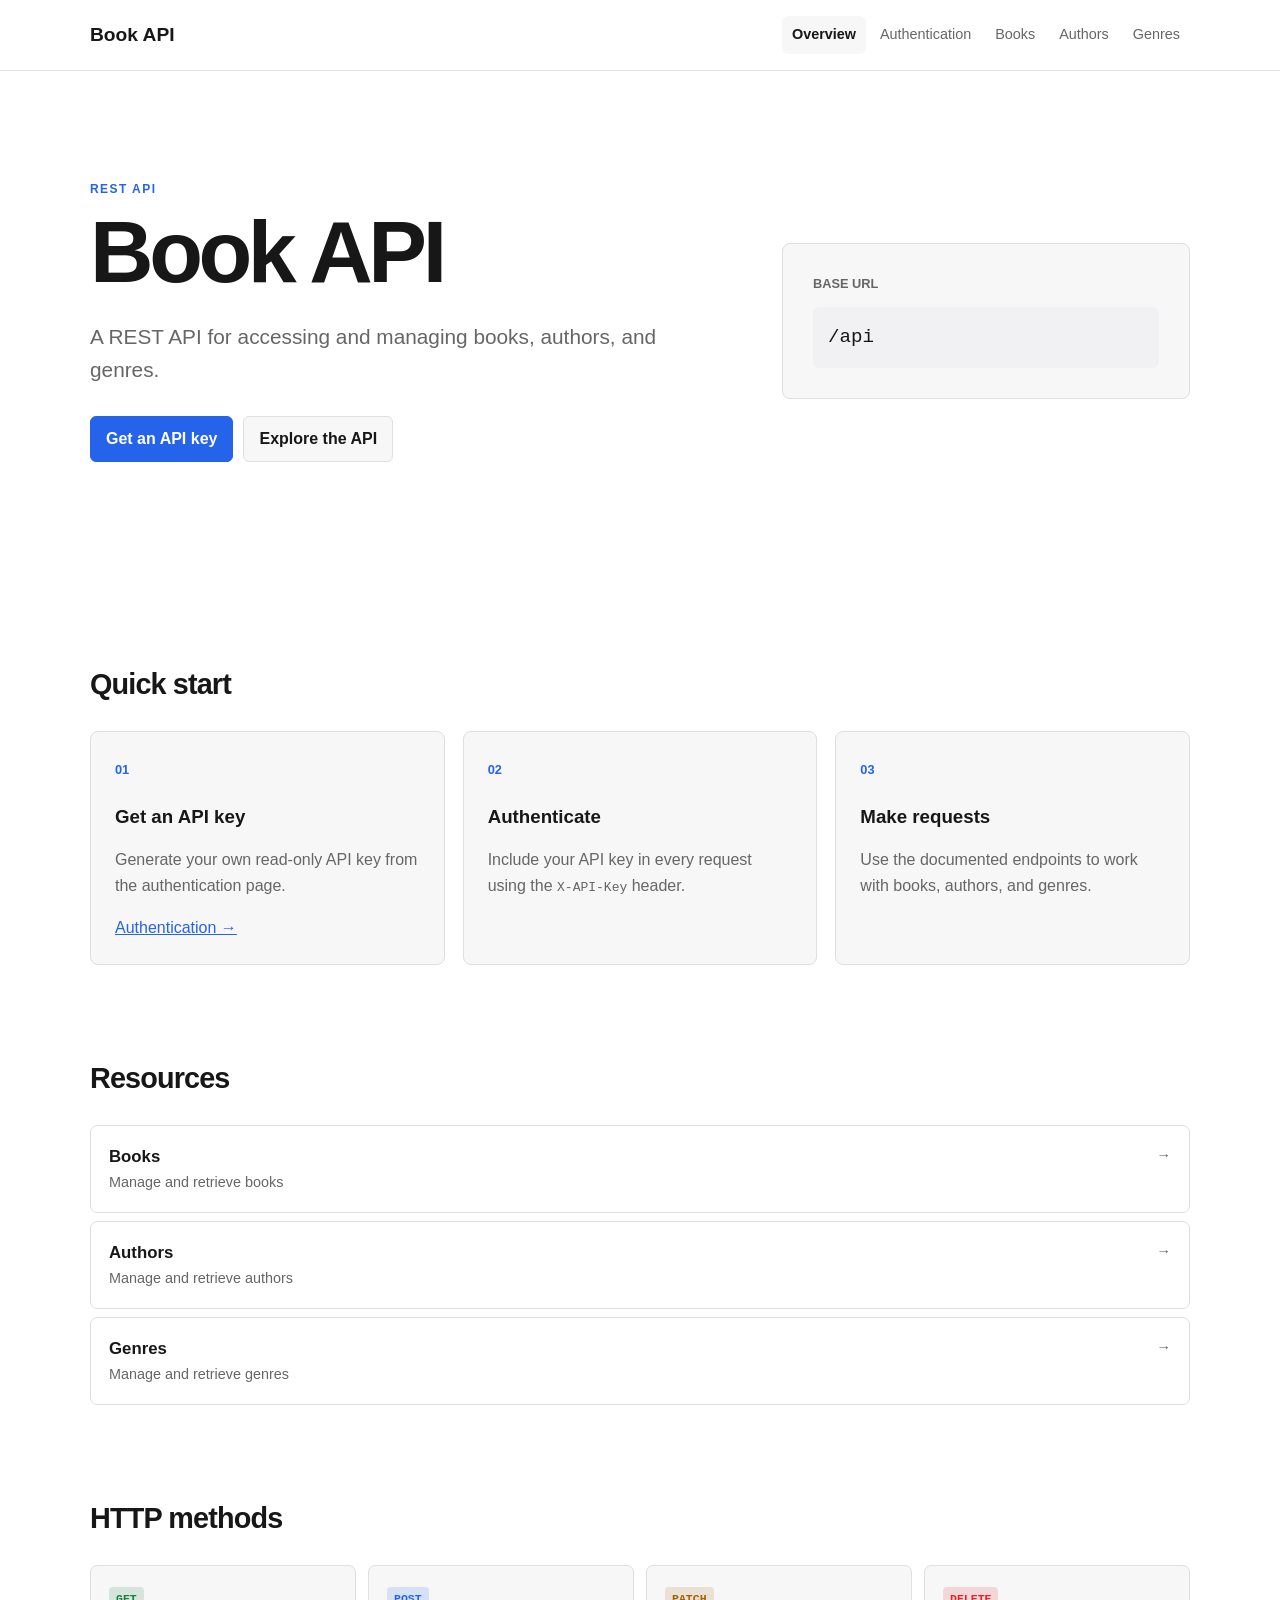
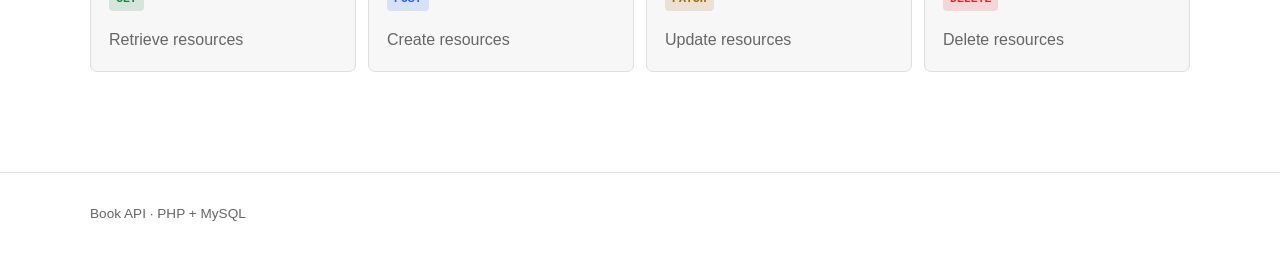
==== docs/index.html @ 67b4a3d5 "Add API key authentication and management functionality - Implement ApiKey class for API key authent" ====
<!DOCTYPE html>
<html lang="en">
<head>
    <meta charset="UTF-8">
    <meta name="viewport" content="width=device-width, initial-scale=1.0">

    <title>Book API — Documentation</title>

    <link rel="stylesheet" href="style.css">
</head>

<body>

<header>
    <div class="container header-content">

        <a href="index.html" class="logo">
            Book API
        </a>

        <nav>
            <a href="index.html" class="active">Overview</a>
            <a href="authentication.html">Authentication</a>
            <a href="books.html">Books</a>
            <a href="authors.html">Authors</a>
            <a href="genres.html">Genres</a>
        </nav>

    </div>
</header>


<main class="container">

    <section class="hero">

        <div>
            <p class="eyebrow">REST API</p>

            <h1>Book API</h1>

            <p class="lead">
                A REST API for accessing and managing books, authors,
                and genres.
            </p>

            <div class="actions">
                <a href="authentication.html" class="button primary">
                    Get an API key
                </a>

                <a href="books.html" class="button">
                    Explore the API
                </a>
            </div>
        </div>

        <div class="base-url">
            <span>Base URL</span>

            <code>/api</code>
        </div>

    </section>


    <section>

        <h2>Quick start</h2>

        <div class="cards">

            <article class="card">
                <span class="card-number">01</span>

                <h3>Get an API key</h3>

                <p>
                    Generate your own read-only API key from the
                    authentication page.
                </p>

                <a href="authentication.html">
                    Authentication →
                </a>
            </article>


            <article class="card">
                <span class="card-number">02</span>

                <h3>Authenticate</h3>

                <p>
                    Include your API key in every request using the
                    <code>X-API-Key</code> header.
                </p>
            </article>


            <article class="card">
                <span class="card-number">03</span>

                <h3>Make requests</h3>

                <p>
                    Use the documented endpoints to work with books,
                    authors, and genres.
                </p>
            </article>

        </div>

    </section>


    <section>

        <h2>Resources</h2>

        <div class="resource-list">

            <a href="books.html" class="resource">
                <div>
                    <strong>Books</strong>
                    <span>Manage and retrieve books</span>
                </div>

                <span>→</span>
            </a>


            <a href="authors.html" class="resource">
                <div>
                    <strong>Authors</strong>
                    <span>Manage and retrieve authors</span>
                </div>

                <span>→</span>
            </a>


            <a href="genres.html" class="resource">
                <div>
                    <strong>Genres</strong>
                    <span>Manage and retrieve genres</span>
                </div>

                <span>→</span>
            </a>

        </div>

    </section>


    <section>

        <h2>HTTP methods</h2>

        <div class="methods">

            <div>
                <span class="method get">GET</span>
                <p>Retrieve resources</p>
            </div>

            <div>
                <span class="method post">POST</span>
                <p>Create resources</p>
            </div>

            <div>
                <span class="method patch">PATCH</span>
                <p>Update resources</p>
            </div>

            <div>
                <span class="method delete">DELETE</span>
                <p>Delete resources</p>
            </div>

        </div>

    </section>

</main>


<footer>
    <div class="container">
        Book API · PHP + MySQL
    </div>
</footer>

</body>
</html>
---- docs/style.css ----
* {
    box-sizing: border-box;
}

:root {
    --background: #ffffff;
    --surface: #f7f7f8;
    --border: #dedee3;

    --text: #171717;
    --muted: #666;

    --primary: #2563eb;
    --primary-hover: #1d4ed8;

    --code: #f1f1f3;

    --green: #15803d;
    --blue: #2563eb;
    --yellow: #a16207;
    --red: #dc2626;
}

@media (prefers-color-scheme: dark) {

    :root {
        --background: #111113;
        --surface: #19191c;
        --border: #303036;

        --text: #f4f4f5;
        --muted: #a1a1aa;

        --primary: #60a5fa;
        --primary-hover: #93c5fd;

        --code: #202024;

        --green: #4ade80;
        --blue: #60a5fa;
        --yellow: #facc15;
        --red: #f87171;
    }

}


/* GENERAL */

html {
    scroll-behavior: smooth;
}

body {
    margin: 0;

    background: var(--background);
    color: var(--text);

    font-family:
        -apple-system,
        BlinkMacSystemFont,
        "Segoe UI",
        Roboto,
        Helvetica,
        Arial,
        sans-serif;

    line-height: 1.6;
}

.container {
    width: min(
        1100px,
        calc(100% - 40px)
    );

    margin-inline: auto;
}

a {
    color: var(--primary);
}

p {
    color: var(--muted);
}


/* HEADER */

header {
    border-bottom: 1px solid var(--border);

    background: var(--background);
}

.header-content {
    min-height: 70px;

    display: flex;

    align-items: center;

    justify-content: space-between;

    gap: 30px;
}

.logo {
    color: var(--text);

    font-size: 1.2rem;

    font-weight: 750;

    text-decoration: none;
}

nav {
    display: flex;

    gap: 4px;

    flex-wrap: wrap;
}

nav a {
    padding: 7px 10px;

    border-radius: 6px;

    color: var(--muted);

    font-size: 0.9rem;

    text-decoration: none;
}

nav a:hover {
    background: var(--surface);

    color: var(--text);
}

nav a.active {
    background: var(--surface);

    color: var(--text);

    font-weight: 600;
}


/* HERO */

.hero {
    min-height: 500px;

    padding-block: 100px;

    display: grid;

    grid-template-columns: 1.5fr 1fr;

    align-items: center;

    gap: 80px;
}

.eyebrow {
    margin: 0 0 8px;

    color: var(--primary);

    font-size: 0.75rem;

    font-weight: 800;

    letter-spacing: 0.12em;

    text-transform: uppercase;
}

h1 {
    margin: 0;

    font-size: clamp(
        3rem,
        7vw,
        5.5rem
    );

    line-height: 1;

    letter-spacing: -0.05em;
}

h2 {
    margin-top: 0;

    font-size: 1.8rem;

    letter-spacing: -0.03em;
}

h3 {
    margin-bottom: 6px;
}

.lead {
    max-width: 650px;

    margin: 24px 0;

    font-size: 1.15rem;
}

.hero .lead {
    font-size: 1.3rem;
}


/* BUTTONS */

.actions {
    display: flex;

    flex-wrap: wrap;

    gap: 10px;

    margin-top: 30px;
}

.button {
    display: inline-block;

    padding: 9px 15px;

    border: 1px solid var(--border);

    border-radius: 6px;

    background: var(--surface);

    color: var(--text);

    font-weight: 600;

    text-decoration: none;

    cursor: pointer;
}

.button:hover {
    background: var(--code);
}

.button.primary {
    border-color: var(--primary);

    background: var(--primary);

    color: white;
}

.button.primary:hover {
    background: var(--primary-hover);
}


/* BASE URL */

.base-url {
    padding: 30px;

    border: 1px solid var(--border);

    border-radius: 8px;

    background: var(--surface);
}

.base-url span {
    display: block;

    margin-bottom: 12px;

    color: var(--muted);

    font-size: 0.8rem;

    font-weight: 700;

    text-transform: uppercase;
}

.base-url code {
    display: block;

    padding: 15px;

    border-radius: 6px;

    background: var(--code);

    font-size: 1.2rem;
}


/* SECTIONS */

section {
    margin-bottom: 90px;
}


/* CARDS */

.cards {
    display: grid;

    grid-template-columns:
        repeat(3, 1fr);

    gap: 18px;
}

.card {
    padding: 24px;

    border: 1px solid var(--border);

    border-radius: 8px;

    background: var(--surface);
}

.card-number {
    color: var(--primary);

    font-size: 0.8rem;

    font-weight: 800;
}

.card h3 {
    margin-top: 20px;
}


/* RESOURCES */

.resource-list {
    display: grid;

    gap: 8px;
}

.resource {
    padding: 18px;

    border: 1px solid var(--border);

    border-radius: 7px;

    display: flex;

    justify-content: space-between;

    text-decoration: none;
}

.resource:hover {
    background: var(--surface);
}

.resource div {
    display: flex;

    flex-direction: column;
}

.resource strong {
    color: var(--text);

    font-size: 1.05rem;
}

.resource span {
    color: var(--muted);

    font-size: 0.9rem;
}


/* METHODS */

.methods {
    display: grid;

    grid-template-columns:
        repeat(4, 1fr);

    gap: 12px;
}

.methods > div {
    padding: 18px;

    border: 1px solid var(--border);

    border-radius: 7px;

    background: var(--surface);
}

.methods p {
    margin-bottom: 0;
}


/* METHOD BADGES */

.method {
    display: inline-block;

    padding: 3px 7px;

    border-radius: 4px;

    font-family:
        "SFMono-Regular",
        Consolas,
        monospace;

    font-size: 0.72rem;

    font-weight: 800;
}

.method.get {
    background: color-mix(
        in srgb,
        var(--green) 15%,
        transparent
    );

    color: var(--green);
}

.method.post {
    background: color-mix(
        in srgb,
        var(--blue) 15%,
        transparent
    );

    color: var(--blue);
}

.method.patch {
    background: color-mix(
        in srgb,
        var(--yellow) 15%,
        transparent
    );

    color: var(--yellow);
}

.method.delete {
    background: color-mix(
        in srgb,
        var(--red) 15%,
        transparent
    );

    color: var(--red);
}


/* DOCUMENTATION PAGES */

.docs-page {
    padding-top: 70px;
}

.page-heading {
    margin-bottom: 70px;
}

.page-heading h1 {
    font-size: clamp(
        3rem,
        7vw,
        5rem
    );
}


/* ENDPOINTS */

.endpoint {
    padding-bottom: 45px;

    margin-bottom: 45px;

    border-bottom: 1px solid var(--border);
}

.endpoint:last-child {
    border-bottom: 0;
}

.endpoint-title {
    display: flex;

    align-items: center;

    gap: 12px;

    margin-bottom: 12px;
}

.endpoint-title h2 {
    margin: 0;

    font-family:
        "SFMono-Regular",
        Consolas,
        monospace;

    font-size: 1.2rem;

    font-weight: 600;
}

.endpoint h3 {
    margin-top: 30px;

    font-size: 1rem;
}


/* CODE */

.code-block {
    margin-top: 20px;

    overflow: hidden;

    border: 1px solid var(--border);

    border-radius: 7px;

    background: var(--code);
}

.code-header {
    padding: 8px 12px;

    border-bottom: 1px solid var(--border);

    color: var(--muted);

    font-size: 0.75rem;

    font-weight: 700;
}

pre {
    margin: 0;

    padding: 18px;

    overflow-x: auto;
}

pre code {
    font-family:
        "SFMono-Regular",
        Consolas,
        monospace;

    font-size: 0.85rem;

    line-height: 1.7;
}


/* TABLE */

table {
    width: 100%;

    margin-top: 20px;

    border-collapse: collapse;

    font-size: 0.9rem;
}

th,
td {
    padding: 12px;

    border-bottom: 1px solid var(--border);

    text-align: left;
}

th {
    color: var(--muted);

    font-size: 0.75rem;

    text-transform: uppercase;
}


/* AUTH KEY FORM */

.key-form {
    max-width: 600px;

    margin-top: 30px;

    padding: 24px;

    border: 1px solid var(--border);

    border-radius: 8px;

    background: var(--surface);
}

.key-form label,
.key-result label {
    display: block;

    margin-bottom: 7px;

    font-size: 0.85rem;

    font-weight: 700;
}

.key-form input {
    width: 100%;

    padding: 11px 12px;

    border: 1px solid var(--border);

    border-radius: 6px;

    outline: none;

    background: var(--background);

    color: var(--text);

    font: inherit;
}

.key-form input:focus {
    border-color: var(--primary);
}

.input-help {
    margin-top: 6px;

    margin-bottom: 20px;

    font-size: 0.8rem;
}


/* KEY RESULT */

.key-result {
    max-width: 700px;

    margin-top: 30px;
}

.key-display {
    display: flex;

    gap: 8px;

    margin-top: 8px;
}

.key-display code {
    min-width: 0;

    flex: 1;

    overflow-x: auto;

    padding: 12px;

    border: 1px solid var(--border);

    border-radius: 6px;

    background: var(--code);

    font-family:
        "SFMono-Regular",
        Consolas,
        monospace;

    word-break: break-all;
}

.copy-button {
    padding: 0 15px;

    border: 1px solid var(--border);

    border-radius: 6px;

    background: var(--surface);

    color: var(--text);

    font-weight: 600;

    cursor: pointer;
}

.copy-button:hover {
    background: var(--code);
}


/* ALERTS */

.alert {
    padding: 14px 16px;

    margin-top: 20px;

    border: 1px solid var(--border);

    border-radius: 6px;

    font-size: 0.9rem;
}

.alert p {
    margin-bottom: 0;
}

.alert.warning {
    background: color-mix(
        in srgb,
        var(--yellow) 12%,
        var(--surface)
    );
}

.alert.error {
    background: color-mix(
        in srgb,
        var(--red) 12%,
        var(--surface)
    );

    color: var(--red);
}


/* ERRORS */

.error-list {
    display: grid;

    gap: 12px;
}

.error-list > div {
    padding: 18px;

    border: 1px solid var(--border);

    border-radius: 7px;

    background: var(--surface);
}

.error-list p {
    margin: 5px 0 12px;
}


/* FOOTER */

footer {
    margin-top: 100px;

    padding: 30px 0;

    border-top: 1px solid var(--border);

    color: var(--muted);

    font-size: 0.85rem;
}


/* RESPONSIVE */

@media (max-width: 800px) {

    .header-content {
        padding-block: 15px;

        align-items: flex-start;

        flex-direction: column;
    }

    .hero {
        grid-template-columns: 1fr;

        padding-block: 70px;

        gap: 40px;
    }

    .cards {
        grid-template-columns: 1fr;
    }

    .methods {
        grid-template-columns:
            repeat(2, 1fr);
    }

}


@media (max-width: 500px) {

    .container {
        width:
            calc(
                100% - 24px
            );
    }

    nav {
        width: 100%;
    }

    nav a {
        flex: 1;

        text-align: center;
    }

    .methods {
        grid-template-columns: 1fr;
    }

    .key-display {
        flex-direction: column;
    }

    .copy-button {
        padding: 10px;
    }

}
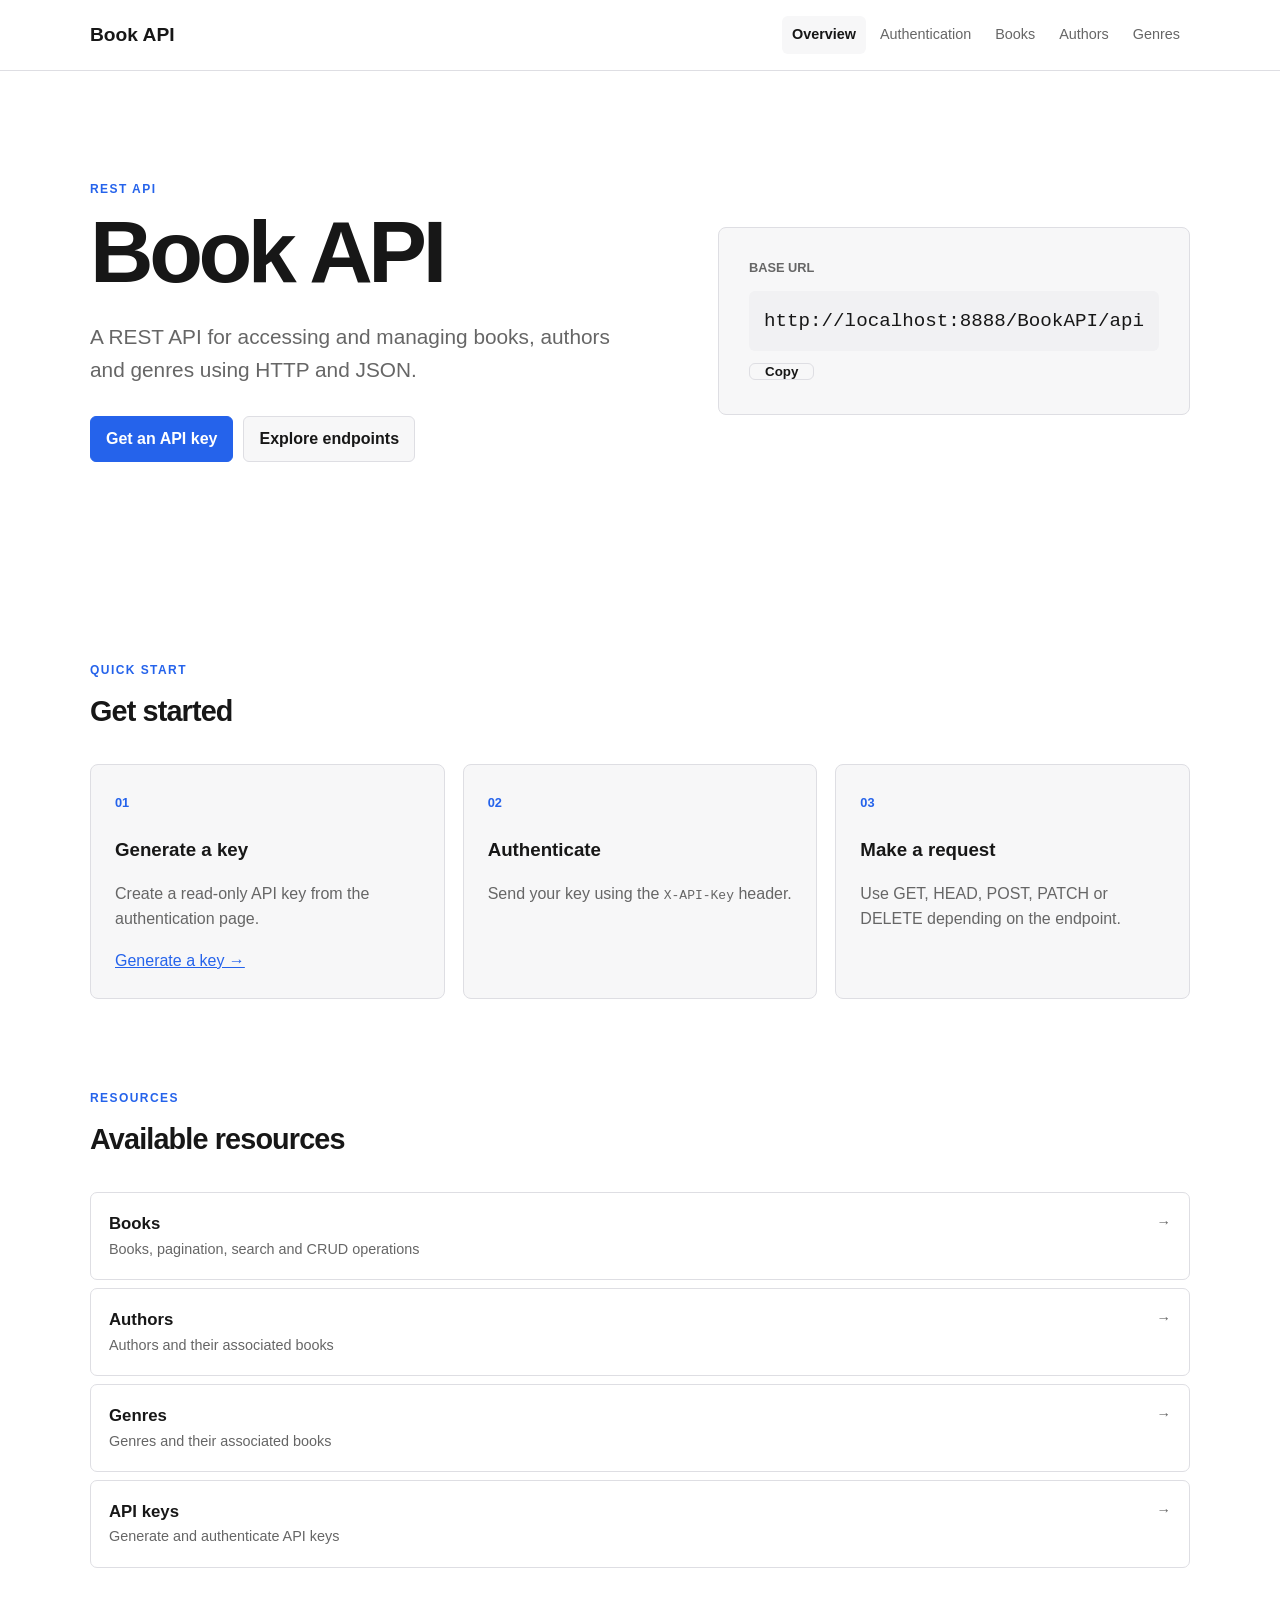
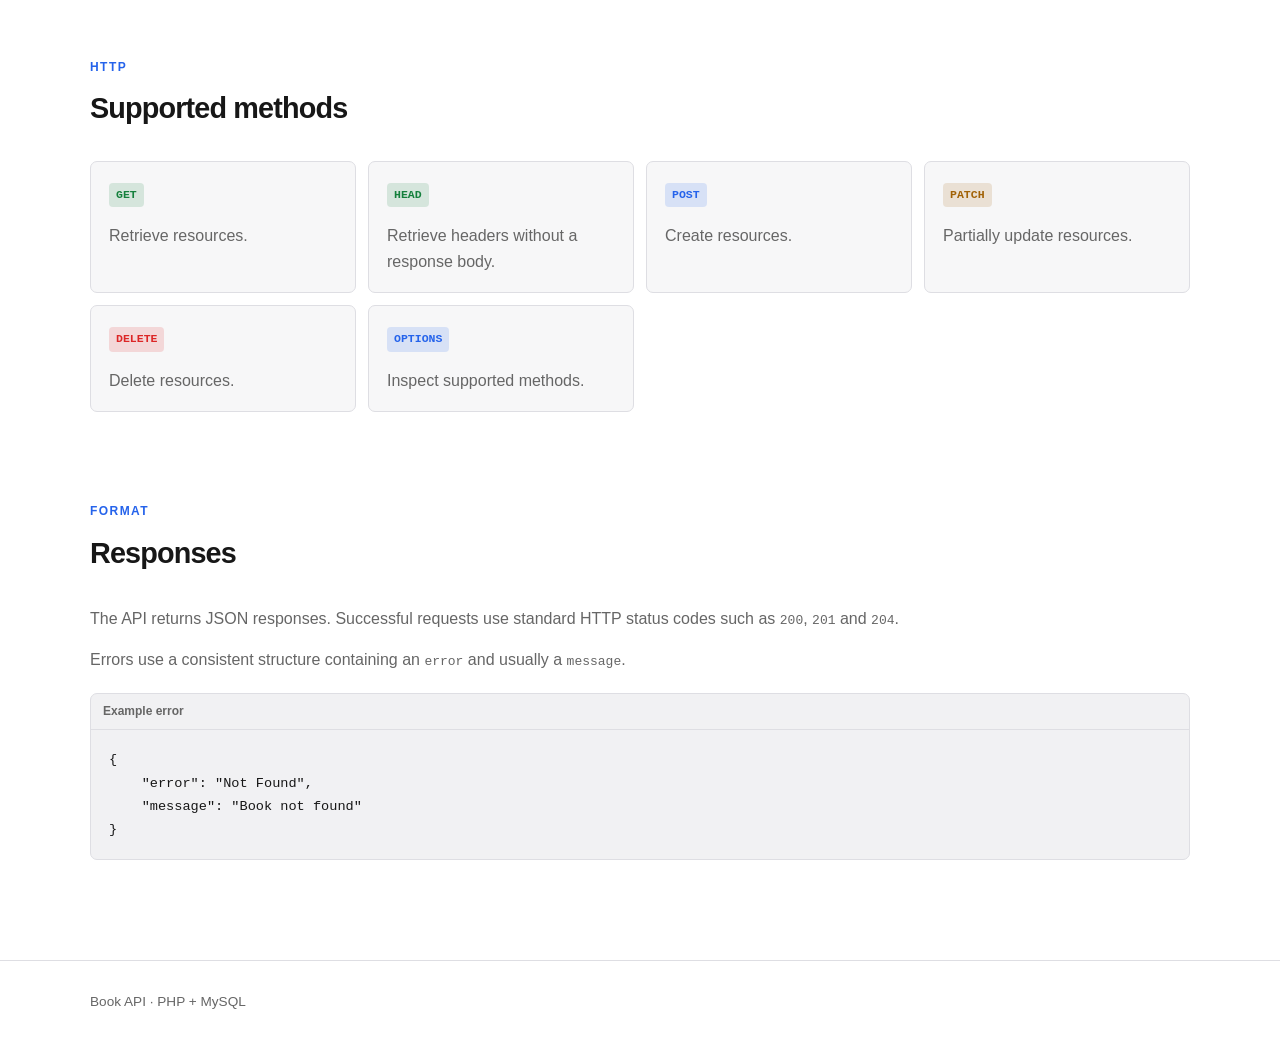
==== commit 23a45e17: "Refactor documentation for Book API: enhance genres section, improve API key handling, and update st" ====
--- a/docs/index.html
+++ b/docs/index.html
@@ -1,197 +1,203 @@
 <!DOCTYPE html>
 <html lang="en">
 <head>
-    <meta charset="UTF-8">
-    <meta name="viewport" content="width=device-width, initial-scale=1.0">
-
-    <title>Book API — Documentation</title>
-
-    <link rel="stylesheet" href="style.css">
+	<meta charset="UTF-8">
+	<meta name="viewport" content="width=device-width, initial-scale=1.0">
+	<title>Book API — Documentation</title>
+	<link rel="stylesheet" href="style.css">
+	<script src="script.js" defer></script>
+
 </head>
-
 <body>
-
-<header>
-    <div class="container header-content">
-
-        <a href="index.html" class="logo">
-            Book API
-        </a>
-
-        <nav>
-            <a href="index.html" class="active">Overview</a>
-            <a href="authentication.html">Authentication</a>
-            <a href="books.html">Books</a>
-            <a href="authors.html">Authors</a>
-            <a href="genres.html">Genres</a>
-        </nav>
-
-    </div>
-</header>
-
-
-<main class="container">
-
-    <section class="hero">
-
-        <div>
-            <p class="eyebrow">REST API</p>
-
-            <h1>Book API</h1>
-
-            <p class="lead">
-                A REST API for accessing and managing books, authors,
-                and genres.
-            </p>
-
-            <div class="actions">
-                <a href="authentication.html" class="button primary">
-                    Get an API key
-                </a>
-
-                <a href="books.html" class="button">
-                    Explore the API
-                </a>
-            </div>
-        </div>
-
-        <div class="base-url">
-            <span>Base URL</span>
-
-            <code>/api</code>
-        </div>
-
-    </section>
-
-
-    <section>
-
-        <h2>Quick start</h2>
-
-        <div class="cards">
-
-            <article class="card">
-                <span class="card-number">01</span>
-
-                <h3>Get an API key</h3>
-
-                <p>
-                    Generate your own read-only API key from the
-                    authentication page.
-                </p>
-
-                <a href="authentication.html">
-                    Authentication →
-                </a>
-            </article>
-
-
-            <article class="card">
-                <span class="card-number">02</span>
-
-                <h3>Authenticate</h3>
-
-                <p>
-                    Include your API key in every request using the
-                    <code>X-API-Key</code> header.
-                </p>
-            </article>
-
-
-            <article class="card">
-                <span class="card-number">03</span>
-
-                <h3>Make requests</h3>
-
-                <p>
-                    Use the documented endpoints to work with books,
-                    authors, and genres.
-                </p>
-            </article>
-
-        </div>
-
-    </section>
-
-
-    <section>
-
-        <h2>Resources</h2>
-
-        <div class="resource-list">
-
-            <a href="books.html" class="resource">
-                <div>
-                    <strong>Books</strong>
-                    <span>Manage and retrieve books</span>
-                </div>
-
-                <span>→</span>
-            </a>
-
-
-            <a href="authors.html" class="resource">
-                <div>
-                    <strong>Authors</strong>
-                    <span>Manage and retrieve authors</span>
-                </div>
-
-                <span>→</span>
-            </a>
-
-
-            <a href="genres.html" class="resource">
-                <div>
-                    <strong>Genres</strong>
-                    <span>Manage and retrieve genres</span>
-                </div>
-
-                <span>→</span>
-            </a>
-
-        </div>
-
-    </section>
-
-
-    <section>
-
-        <h2>HTTP methods</h2>
-
-        <div class="methods">
-
-            <div>
-                <span class="method get">GET</span>
-                <p>Retrieve resources</p>
-            </div>
-
-            <div>
-                <span class="method post">POST</span>
-                <p>Create resources</p>
-            </div>
-
-            <div>
-                <span class="method patch">PATCH</span>
-                <p>Update resources</p>
-            </div>
-
-            <div>
-                <span class="method delete">DELETE</span>
-                <p>Delete resources</p>
-            </div>
-
-        </div>
-
-    </section>
-
-</main>
-
-
-<footer>
-    <div class="container">
-        Book API · PHP + MySQL
-    </div>
-</footer>
-
+	<header>
+		<div class="container header-content">
+			<a href="index.html" class="logo">Book API</a>
+			<nav>
+				<a href="index.html" class="active">Overview</a>
+				<a href="authentication.html">Authentication</a>
+				<a href="books.html">Books</a>
+				<a href="authors.html">Authors</a>
+				<a href="genres.html">Genres</a>
+			</nav>
+		</div>
+	</header>
+
+	<main class="container">
+		<section class="hero">
+			<div>
+				<p class="eyebrow">REST API</p>
+				<h1>Book API</h1>
+				<p class="lead">
+					A REST API for accessing and managing books,
+					authors and genres using HTTP and JSON.
+				</p>
+				<div class="actions">
+					<a href="authentication.html" class="button primary">
+						Get an API key
+					</a>
+					<a href="books.html" class="button">
+						Explore endpoints
+					</a>
+				</div>
+			</div>
+
+			<div class="base-url">
+				<span>Base URL</span>
+				<code>http://localhost:8888/BookAPI/api</code>
+				<button class="copy-button copy-text" data-copy="http://localhost:8888/BookAPI/api">
+					Copy
+				</button>
+			</div>
+		</section>
+
+		<section>
+			<div class="section-heading">
+				<p class="eyebrow">QUICK START</p>
+				<h2>Get started</h2>
+			</div>
+			<div class="cards">
+				<article class="card">
+					<span class="card-number">01</span>
+					<h3>Generate a key</h3>
+					<p>
+						Create a read-only API key from the
+						authentication page.
+					</p>
+					<a href="authentication.html">
+						Generate a key →
+					</a>
+				</article>
+
+				<article class="card">
+					<span class="card-number">02</span>
+					<h3>Authenticate</h3>
+					<p>
+						Send your key using the
+						<code>X-API-Key</code> header.
+					</p>
+				</article>
+
+				<article class="card">
+					<span class="card-number">03</span>
+					<h3>Make a request</h3>
+					<p>
+						Use GET, HEAD, POST, PATCH or DELETE
+						depending on the endpoint.
+					</p>
+				</article>
+			</div>
+		</section>
+
+		<section>
+			<div class="section-heading">
+				<p class="eyebrow">RESOURCES</p>
+				<h2>Available resources</h2>
+			</div>
+			<div class="resource-list">
+				<a href="books.html" class="resource">
+					<div>
+						<strong>Books</strong>
+						<span>
+							Books, pagination, search and CRUD operations
+						</span>
+					</div>
+					<span>→</span>
+				</a>
+
+				<a href="authors.html" class="resource">
+					<div>
+						<strong>Authors</strong>
+						<span>
+							Authors and their associated books
+						</span>
+					</div>
+					<span>→</span>
+				</a>
+
+				<a href="genres.html" class="resource">
+					<div>
+						<strong>Genres</strong>
+						<span>
+							Genres and their associated books
+						</span>
+					</div>
+					<span>→</span>
+				</a>
+
+				<a href="authentication.html" class="resource">
+					<div>
+						<strong>API keys</strong>
+						<span>
+							Generate and authenticate API keys
+						</span>
+					</div>
+					<span>→</span>
+				</a>
+			</div>
+		</section>
+
+		<section>
+			<div class="section-heading">
+				<p class="eyebrow">HTTP</p>
+				<h2>Supported methods</h2>
+			</div>
+			<div class="methods">
+				<div>
+					<span class="method get">GET</span>
+					<p>Retrieve resources.</p>
+				</div>
+				<div>
+					<span class="method get">HEAD</span>
+					<p>Retrieve headers without a response body.</p>
+				</div>
+				<div>
+					<span class="method post">POST</span>
+					<p>Create resources.</p>
+				</div>
+				<div>
+					<span class="method patch">PATCH</span>
+					<p>Partially update resources.</p>
+				</div>
+				<div>
+					<span class="method delete">DELETE</span>
+					<p>Delete resources.</p>
+				</div>
+				<div>
+					<span class="method options">OPTIONS</span>
+					<p>Inspect supported methods.</p>
+				</div>
+			</div>
+		</section>
+
+		<section>
+			<div class="section-heading">
+				<p class="eyebrow">FORMAT</p>
+				<h2>Responses</h2>
+			</div>
+			<p>
+				The API returns JSON responses. Successful requests use
+				standard HTTP status codes such as <code>200</code>,
+				<code>201</code> and <code>204</code>.
+			</p>
+			<p>
+				Errors use a consistent structure containing an
+				<code>error</code> and usually a <code>message</code>.
+			</p>
+			<div class="code-block">
+				<div class="code-header">Example error</div>
+				<pre><code>{
+    "error": "Not Found",
+    "message": "Book not found"
+}</code></pre>
+			</div>
+		</section>
+	</main>
+
+
+	<footer>
+		<div class="container">
+			Book API · PHP + MySQL
+		</div>
+	</footer>
 </body>
 </html>
--- a/docs/style.css
+++ b/docs/style.css
@@ -876,4 +876,222 @@
         padding: 10px;
     }
 
+}
+
+/* OPTIONS METHOD */
+
+.method.options {
+    background: color-mix(
+        in srgb,
+        var(--primary) 15%,
+        transparent
+    );
+
+    color: var(--primary);
+}
+
+
+/* SECTION HEADINGS */
+
+.section-heading {
+    margin-bottom: 30px;
+}
+
+
+/* TESTER */
+
+.tester-bar {
+    margin-bottom: 70px;
+
+    padding: 20px;
+
+    border: 1px solid var(--border);
+
+    border-radius: 8px;
+
+    background: var(--surface);
+}
+
+.tester-bar label {
+    display: block;
+
+    margin-bottom: 8px;
+
+    font-size: 0.85rem;
+
+    font-weight: 700;
+}
+
+.tester-key {
+    display: flex;
+
+    gap: 8px;
+}
+
+.tester-key input {
+    flex: 1;
+
+    min-width: 0;
+
+    padding: 10px 12px;
+
+    border: 1px solid var(--border);
+
+    border-radius: 6px;
+
+    outline: none;
+
+    background: var(--background);
+
+    color: var(--text);
+
+    font: inherit;
+}
+
+.tester-key input:focus {
+    border-color: var(--primary);
+}
+
+.tester-bar > p {
+    margin: 8px 0 0;
+
+    font-size: 0.8rem;
+}
+
+
+/* TRY IT */
+
+.try-it {
+    margin-top: 30px;
+
+    padding: 20px;
+
+    border: 1px solid var(--border);
+
+    border-radius: 8px;
+
+    background: var(--surface);
+}
+
+.try-it h3 {
+    margin-top: 0;
+}
+
+.tester-grid {
+    display: grid;
+
+    grid-template-columns:
+        1fr 1fr 2fr auto;
+
+    gap: 8px;
+}
+
+.tester-grid input {
+    min-width: 0;
+
+    padding: 10px 12px;
+
+    border: 1px solid var(--border);
+
+    border-radius: 6px;
+
+    outline: none;
+
+    background: var(--background);
+
+    color: var(--text);
+
+    font: inherit;
+}
+
+.tester-grid input:focus {
+    border-color: var(--primary);
+}
+
+
+/* RESPONSE */
+
+.response {
+    margin-top: 15px;
+
+    overflow: hidden;
+
+    border: 1px solid var(--border);
+
+    border-radius: 6px;
+
+    background: var(--code);
+}
+
+.response-status {
+    padding: 10px 12px;
+
+    border-bottom: 1px solid var(--border);
+
+    font-family:
+        "SFMono-Regular",
+        Consolas,
+        monospace;
+
+    font-size: 0.8rem;
+
+    font-weight: 700;
+}
+
+.response.success .response-status {
+    color: var(--green);
+}
+
+.response.failure .response-status {
+    color: var(--red);
+}
+
+.response pre {
+    max-height: 500px;
+}
+
+
+/* INFO ALERT */
+
+.alert.info {
+    background: color-mix(
+        in srgb,
+        var(--primary) 10%,
+        var(--surface)
+    );
+}
+
+
+/* COPY BUTTON IN BASE URL */
+
+.base-url .copy-button {
+    margin-top: 12px;
+}
+
+
+/* SMALL SCREENS */
+
+@media (max-width: 800px) {
+
+    .tester-grid {
+        grid-template-columns: 1fr 1fr;
+    }
+
+    .tester-grid .button {
+        grid-column: 1 / -1;
+    }
+
+}
+
+
+@media (max-width: 500px) {
+
+    .tester-key {
+        flex-direction: column;
+    }
+
+    .tester-grid {
+        grid-template-columns: 1fr;
+    }
+
 }
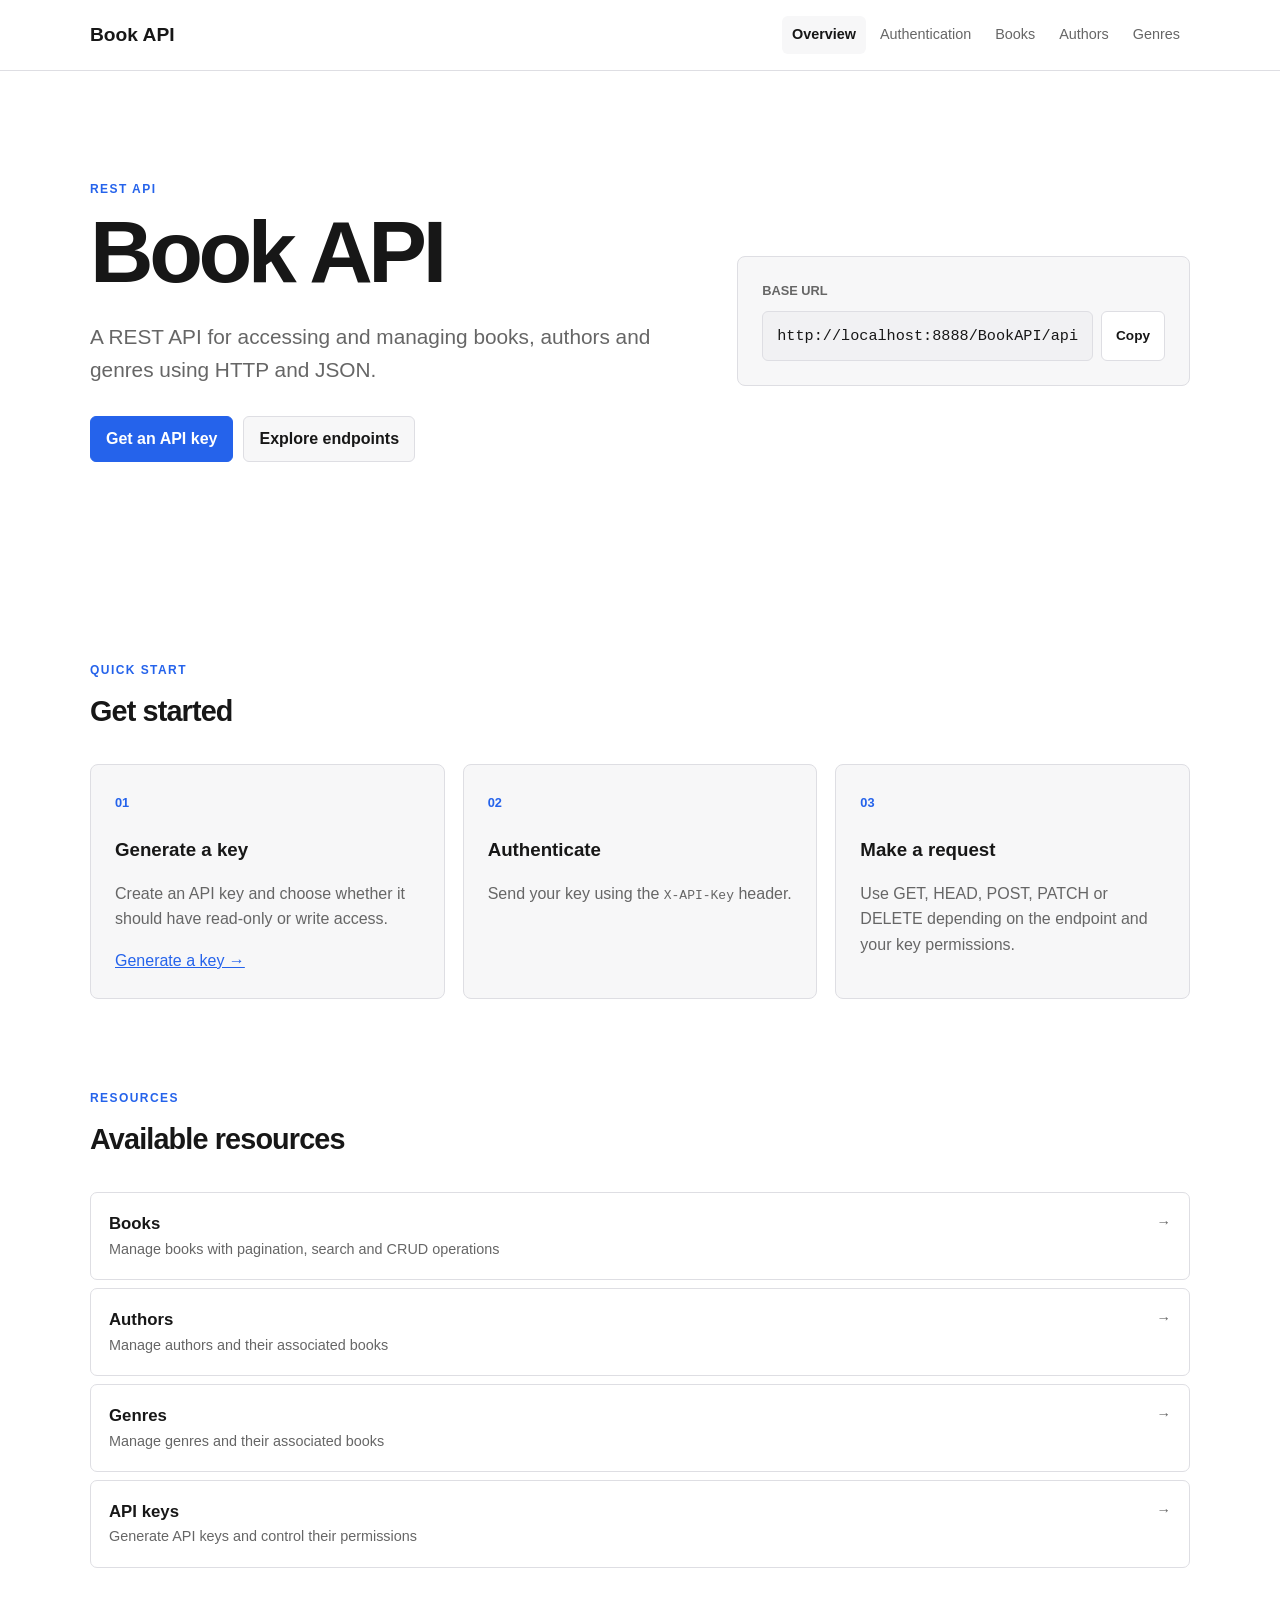
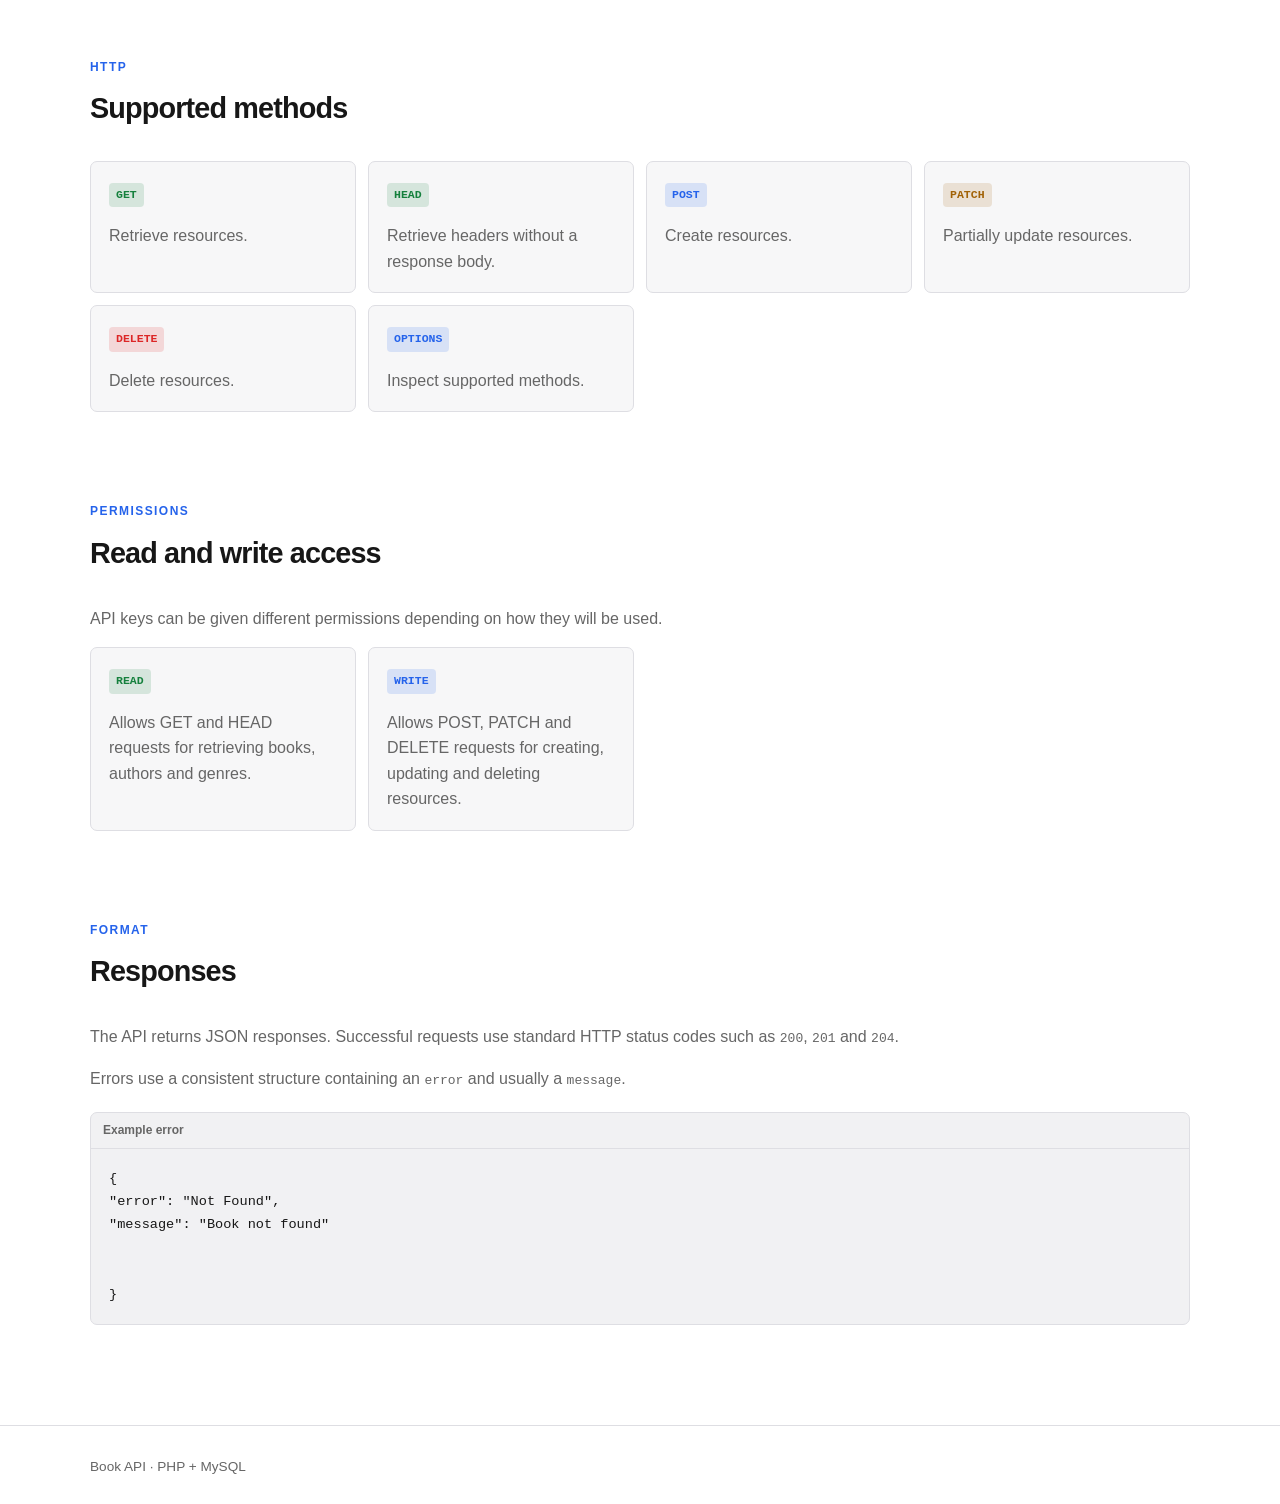
==== commit 896bc6d2: "feat: add write permission toggle and update styles - Implemented a toggle for write permissions in " ====
--- a/docs/index.html
+++ b/docs/index.html
@@ -1,4 +1,5 @@
 <!DOCTYPE html>
+
 <html lang="en">
 <head>
 	<meta charset="UTF-8">
@@ -6,198 +7,313 @@
 	<title>Book API — Documentation</title>
 	<link rel="stylesheet" href="style.css">
 	<script src="script.js" defer></script>
-
 </head>
 <body>
 	<header>
 		<div class="container header-content">
 			<a href="index.html" class="logo">Book API</a>
-			<nav>
-				<a href="index.html" class="active">Overview</a>
-				<a href="authentication.html">Authentication</a>
-				<a href="books.html">Books</a>
-				<a href="authors.html">Authors</a>
-				<a href="genres.html">Genres</a>
-			</nav>
-		</div>
-	</header>
-
-	<main class="container">
-		<section class="hero">
-			<div>
-				<p class="eyebrow">REST API</p>
-				<h1>Book API</h1>
-				<p class="lead">
-					A REST API for accessing and managing books,
-					authors and genres using HTTP and JSON.
-				</p>
-				<div class="actions">
-					<a href="authentication.html" class="button primary">
-						Get an API key
-					</a>
-					<a href="books.html" class="button">
-						Explore endpoints
-					</a>
+
+
+		<nav>
+			<a href="index.html" class="active">Overview</a>
+			<a href="authentication.html">Authentication</a>
+			<a href="books.html">Books</a>
+			<a href="authors.html">Authors</a>
+			<a href="genres.html">Genres</a>
+		</nav>
+	</div>
+</header>
+
+<main class="container">
+
+	<!-- HERO -->
+
+	<section class="hero">
+		<div>
+			<p class="eyebrow">REST API</p>
+
+			<h1>Book API</h1>
+
+			<p class="lead">
+				A REST API for accessing and managing books,
+				authors and genres using HTTP and JSON.
+			</p>
+
+			<div class="actions">
+				<a href="authentication.html" class="button primary">
+					Get an API key
+				</a>
+
+				<a href="books.html" class="button">
+					Explore endpoints
+				</a>
+			</div>
+		</div>
+
+		<div class="base-url">
+	<span>Base URL</span>
+
+<div class="base-url-value">
+	<code>http://localhost:8888/BookAPI/api</code>
+
+	<button
+		class="copy-button copy-text"
+		data-copy="http://localhost:8888/BookAPI/api"
+		aria-label="Copy base URL"
+	>
+		Copy
+	</button>
+</div>
+
+</div>
+
+	</section>
+
+
+	<!-- QUICK START -->
+
+	<section>
+		<div class="section-heading">
+			<p class="eyebrow">QUICK START</p>
+			<h2>Get started</h2>
+		</div>
+
+		<div class="cards">
+
+			<article class="card">
+				<span class="card-number">01</span>
+
+				<h3>Generate a key</h3>
+
+				<p>
+					Create an API key and choose whether it should
+					have read-only or write access.
+				</p>
+
+				<a href="authentication.html">
+					Generate a key →
+				</a>
+			</article>
+
+
+			<article class="card">
+				<span class="card-number">02</span>
+
+				<h3>Authenticate</h3>
+
+				<p>
+					Send your key using the
+					<code>X-API-Key</code> header.
+				</p>
+			</article>
+
+
+			<article class="card">
+				<span class="card-number">03</span>
+
+				<h3>Make a request</h3>
+
+				<p>
+					Use GET, HEAD, POST, PATCH or DELETE depending
+					on the endpoint and your key permissions.
+				</p>
+			</article>
+
+		</div>
+	</section>
+
+
+	<!-- RESOURCES -->
+
+	<section>
+		<div class="section-heading">
+			<p class="eyebrow">RESOURCES</p>
+			<h2>Available resources</h2>
+		</div>
+
+		<div class="resource-list">
+
+			<a href="books.html" class="resource">
+				<div>
+					<strong>Books</strong>
+
+					<span>
+						Manage books with pagination, search and CRUD operations
+					</span>
 				</div>
-			</div>
-
-			<div class="base-url">
-				<span>Base URL</span>
-				<code>http://localhost:8888/BookAPI/api</code>
-				<button class="copy-button copy-text" data-copy="http://localhost:8888/BookAPI/api">
-					Copy
-				</button>
-			</div>
-		</section>
-
-		<section>
-			<div class="section-heading">
-				<p class="eyebrow">QUICK START</p>
-				<h2>Get started</h2>
-			</div>
-			<div class="cards">
-				<article class="card">
-					<span class="card-number">01</span>
-					<h3>Generate a key</h3>
-					<p>
-						Create a read-only API key from the
-						authentication page.
-					</p>
-					<a href="authentication.html">
-						Generate a key →
-					</a>
-				</article>
-
-				<article class="card">
-					<span class="card-number">02</span>
-					<h3>Authenticate</h3>
-					<p>
-						Send your key using the
-						<code>X-API-Key</code> header.
-					</p>
-				</article>
-
-				<article class="card">
-					<span class="card-number">03</span>
-					<h3>Make a request</h3>
-					<p>
-						Use GET, HEAD, POST, PATCH or DELETE
-						depending on the endpoint.
-					</p>
-				</article>
-			</div>
-		</section>
-
-		<section>
-			<div class="section-heading">
-				<p class="eyebrow">RESOURCES</p>
-				<h2>Available resources</h2>
-			</div>
-			<div class="resource-list">
-				<a href="books.html" class="resource">
-					<div>
-						<strong>Books</strong>
-						<span>
-							Books, pagination, search and CRUD operations
-						</span>
-					</div>
-					<span>→</span>
-				</a>
-
-				<a href="authors.html" class="resource">
-					<div>
-						<strong>Authors</strong>
-						<span>
-							Authors and their associated books
-						</span>
-					</div>
-					<span>→</span>
-				</a>
-
-				<a href="genres.html" class="resource">
-					<div>
-						<strong>Genres</strong>
-						<span>
-							Genres and their associated books
-						</span>
-					</div>
-					<span>→</span>
-				</a>
-
-				<a href="authentication.html" class="resource">
-					<div>
-						<strong>API keys</strong>
-						<span>
-							Generate and authenticate API keys
-						</span>
-					</div>
-					<span>→</span>
-				</a>
-			</div>
-		</section>
-
-		<section>
-			<div class="section-heading">
-				<p class="eyebrow">HTTP</p>
-				<h2>Supported methods</h2>
-			</div>
-			<div class="methods">
+
+				<span>→</span>
+			</a>
+
+
+			<a href="authors.html" class="resource">
 				<div>
-					<span class="method get">GET</span>
-					<p>Retrieve resources.</p>
+					<strong>Authors</strong>
+
+					<span>
+						Manage authors and their associated books
+					</span>
 				</div>
+
+				<span>→</span>
+			</a>
+
+
+			<a href="genres.html" class="resource">
 				<div>
-					<span class="method get">HEAD</span>
-					<p>Retrieve headers without a response body.</p>
+					<strong>Genres</strong>
+
+					<span>
+						Manage genres and their associated books
+					</span>
 				</div>
+
+				<span>→</span>
+			</a>
+
+
+			<a href="authentication.html" class="resource">
 				<div>
-					<span class="method post">POST</span>
-					<p>Create resources.</p>
+					<strong>API keys</strong>
+
+					<span>
+						Generate API keys and control their permissions
+					</span>
 				</div>
-				<div>
-					<span class="method patch">PATCH</span>
-					<p>Partially update resources.</p>
-				</div>
-				<div>
-					<span class="method delete">DELETE</span>
-					<p>Delete resources.</p>
-				</div>
-				<div>
-					<span class="method options">OPTIONS</span>
-					<p>Inspect supported methods.</p>
-				</div>
-			</div>
-		</section>
-
-		<section>
-			<div class="section-heading">
-				<p class="eyebrow">FORMAT</p>
-				<h2>Responses</h2>
-			</div>
-			<p>
-				The API returns JSON responses. Successful requests use
-				standard HTTP status codes such as <code>200</code>,
-				<code>201</code> and <code>204</code>.
-			</p>
-			<p>
-				Errors use a consistent structure containing an
-				<code>error</code> and usually a <code>message</code>.
-			</p>
-			<div class="code-block">
-				<div class="code-header">Example error</div>
-				<pre><code>{
-    "error": "Not Found",
-    "message": "Book not found"
-}</code></pre>
-			</div>
-		</section>
-	</main>
-
-
-	<footer>
-		<div class="container">
-			Book API · PHP + MySQL
-		</div>
-	</footer>
+
+				<span>→</span>
+			</a>
+
+		</div>
+	</section>
+
+
+	<!-- HTTP METHODS -->
+
+	<section>
+		<div class="section-heading">
+			<p class="eyebrow">HTTP</p>
+			<h2>Supported methods</h2>
+		</div>
+
+		<div class="methods">
+
+			<div>
+				<span class="method get">GET</span>
+				<p>Retrieve resources.</p>
+			</div>
+
+
+			<div>
+				<span class="method get">HEAD</span>
+				<p>Retrieve headers without a response body.</p>
+			</div>
+
+
+			<div>
+				<span class="method post">POST</span>
+				<p>Create resources.</p>
+			</div>
+
+
+			<div>
+				<span class="method patch">PATCH</span>
+				<p>Partially update resources.</p>
+			</div>
+
+
+			<div>
+				<span class="method delete">DELETE</span>
+				<p>Delete resources.</p>
+			</div>
+
+
+			<div>
+				<span class="method options">OPTIONS</span>
+				<p>Inspect supported methods.</p>
+			</div>
+
+		</div>
+	</section>
+
+
+	<!-- PERMISSIONS -->
+
+	<section>
+		<div class="section-heading">
+			<p class="eyebrow">PERMISSIONS</p>
+			<h2>Read and write access</h2>
+		</div>
+
+		<p>
+			API keys can be given different permissions depending on
+			how they will be used.
+		</p>
+
+		<div class="methods">
+
+			<div>
+				<span class="method get">READ</span>
+
+				<p>
+					Allows GET and HEAD requests for retrieving
+					books, authors and genres.
+				</p>
+			</div>
+
+
+			<div>
+				<span class="method post">WRITE</span>
+
+				<p>
+					Allows POST, PATCH and DELETE requests for
+					creating, updating and deleting resources.
+				</p>
+			</div>
+
+		</div>
+	</section>
+
+
+	<!-- RESPONSES -->
+
+	<section>
+		<div class="section-heading">
+			<p class="eyebrow">FORMAT</p>
+			<h2>Responses</h2>
+		</div>
+
+		<p>
+			The API returns JSON responses. Successful requests use
+			standard HTTP status codes such as <code>200</code>,
+			<code>201</code> and <code>204</code>.
+		</p>
+
+		<p>
+			Errors use a consistent structure containing an
+			<code>error</code> and usually a <code>message</code>.
+		</p>
+
+		<div class="code-block">
+			<div class="code-header">Example error</div>
+
+			<pre><code>{
+"error": "Not Found",
+"message": "Book not found"
+
+
+}</code></pre> </div> </section>
+
+
+</main>
+
+
+<footer>
+	<div class="container">
+		Book API · PHP + MySQL
+	</div>
+</footer>
+
+
 </body>
-</html>+</html>
--- a/docs/style.css
+++ b/docs/style.css
@@ -1,1097 +1,1143 @@
 * {
-    box-sizing: border-box;
+  box-sizing: border-box;
 }
 
 :root {
-    --background: #ffffff;
-    --surface: #f7f7f8;
-    --border: #dedee3;
-
-    --text: #171717;
-    --muted: #666;
-
-    --primary: #2563eb;
-    --primary-hover: #1d4ed8;
-
-    --code: #f1f1f3;
-
-    --green: #15803d;
-    --blue: #2563eb;
-    --yellow: #a16207;
-    --red: #dc2626;
+  --background: #ffffff;
+  --surface: #f7f7f8;
+  --border: #dedee3;
+
+  --text: #171717;
+  --muted: #666;
+
+  --primary: #2563eb;
+  --primary-hover: #1d4ed8;
+
+  --code: #f1f1f3;
+
+  --green: #15803d;
+  --blue: #2563eb;
+  --yellow: #a16207;
+  --red: #dc2626;
 }
 
 @media (prefers-color-scheme: dark) {
-
-    :root {
-        --background: #111113;
-        --surface: #19191c;
-        --border: #303036;
-
-        --text: #f4f4f5;
-        --muted: #a1a1aa;
-
-        --primary: #60a5fa;
-        --primary-hover: #93c5fd;
-
-        --code: #202024;
-
-        --green: #4ade80;
-        --blue: #60a5fa;
-        --yellow: #facc15;
-        --red: #f87171;
-    }
-
-}
-
+  :root {
+    --background: #111113;
+    --surface: #19191c;
+    --border: #303036;
+
+    --text: #f4f4f5;
+    --muted: #a1a1aa;
+
+    --primary: #60a5fa;
+    --primary-hover: #93c5fd;
+
+    --code: #202024;
+
+    --green: #4ade80;
+    --blue: #60a5fa;
+    --yellow: #facc15;
+    --red: #f87171;
+  }
+}
 
 /* GENERAL */
 
 html {
-    scroll-behavior: smooth;
+  scroll-behavior: smooth;
 }
 
 body {
-    margin: 0;
-
-    background: var(--background);
-    color: var(--text);
-
-    font-family:
-        -apple-system,
-        BlinkMacSystemFont,
-        "Segoe UI",
-        Roboto,
-        Helvetica,
-        Arial,
-        sans-serif;
-
-    line-height: 1.6;
+  margin: 0;
+
+  background: var(--background);
+  color: var(--text);
+
+  font-family:
+    -apple-system, BlinkMacSystemFont, "Segoe UI", Roboto, Helvetica, Arial,
+    sans-serif;
+
+  line-height: 1.6;
 }
 
 .container {
-    width: min(
-        1100px,
-        calc(100% - 40px)
-    );
-
-    margin-inline: auto;
+  width: min(1100px, calc(100% - 40px));
+
+  margin-inline: auto;
 }
 
 a {
-    color: var(--primary);
+  color: var(--primary);
 }
 
 p {
-    color: var(--muted);
-}
-
+  color: var(--muted);
+}
 
 /* HEADER */
 
 header {
-    border-bottom: 1px solid var(--border);
-
-    background: var(--background);
+  border-bottom: 1px solid var(--border);
+
+  background: var(--background);
 }
 
 .header-content {
-    min-height: 70px;
-
-    display: flex;
-
-    align-items: center;
-
-    justify-content: space-between;
-
-    gap: 30px;
+  min-height: 70px;
+
+  display: flex;
+
+  align-items: center;
+
+  justify-content: space-between;
+
+  gap: 30px;
 }
 
 .logo {
-    color: var(--text);
-
-    font-size: 1.2rem;
-
-    font-weight: 750;
-
-    text-decoration: none;
+  color: var(--text);
+
+  font-size: 1.2rem;
+
+  font-weight: 750;
+
+  text-decoration: none;
 }
 
 nav {
-    display: flex;
-
-    gap: 4px;
-
-    flex-wrap: wrap;
+  display: flex;
+
+  gap: 4px;
+
+  flex-wrap: wrap;
 }
 
 nav a {
-    padding: 7px 10px;
-
-    border-radius: 6px;
-
-    color: var(--muted);
-
-    font-size: 0.9rem;
-
-    text-decoration: none;
+  padding: 7px 10px;
+
+  border-radius: 6px;
+
+  color: var(--muted);
+
+  font-size: 0.9rem;
+
+  text-decoration: none;
 }
 
 nav a:hover {
-    background: var(--surface);
-
-    color: var(--text);
+  background: var(--surface);
+
+  color: var(--text);
 }
 
 nav a.active {
-    background: var(--surface);
-
-    color: var(--text);
-
-    font-weight: 600;
-}
-
+  background: var(--surface);
+
+  color: var(--text);
+
+  font-weight: 600;
+}
 
 /* HERO */
 
 .hero {
-    min-height: 500px;
-
-    padding-block: 100px;
-
-    display: grid;
-
-    grid-template-columns: 1.5fr 1fr;
-
-    align-items: center;
-
-    gap: 80px;
+  min-height: 500px;
+
+  padding-block: 100px;
+
+  display: grid;
+
+  grid-template-columns: 1.5fr 1fr;
+
+  align-items: center;
+
+  gap: 80px;
 }
 
 .eyebrow {
-    margin: 0 0 8px;
-
-    color: var(--primary);
-
-    font-size: 0.75rem;
-
-    font-weight: 800;
-
-    letter-spacing: 0.12em;
-
-    text-transform: uppercase;
+  margin: 0 0 8px;
+
+  color: var(--primary);
+
+  font-size: 0.75rem;
+
+  font-weight: 800;
+
+  letter-spacing: 0.12em;
+
+  text-transform: uppercase;
 }
 
 h1 {
-    margin: 0;
-
-    font-size: clamp(
-        3rem,
-        7vw,
-        5.5rem
-    );
-
-    line-height: 1;
-
-    letter-spacing: -0.05em;
+  margin: 0;
+
+  font-size: clamp(3rem, 7vw, 5.5rem);
+
+  line-height: 1;
+
+  letter-spacing: -0.05em;
 }
 
 h2 {
-    margin-top: 0;
-
-    font-size: 1.8rem;
-
-    letter-spacing: -0.03em;
+  margin-top: 0;
+
+  font-size: 1.8rem;
+
+  letter-spacing: -0.03em;
 }
 
 h3 {
-    margin-bottom: 6px;
+  margin-bottom: 6px;
 }
 
 .lead {
-    max-width: 650px;
-
-    margin: 24px 0;
-
-    font-size: 1.15rem;
+  max-width: 650px;
+
+  margin: 24px 0;
+
+  font-size: 1.15rem;
 }
 
 .hero .lead {
-    font-size: 1.3rem;
-}
-
+  font-size: 1.3rem;
+}
 
 /* BUTTONS */
 
 .actions {
-    display: flex;
-
-    flex-wrap: wrap;
-
-    gap: 10px;
-
-    margin-top: 30px;
+  display: flex;
+
+  flex-wrap: wrap;
+
+  gap: 10px;
+
+  margin-top: 30px;
 }
 
 .button {
-    display: inline-block;
-
-    padding: 9px 15px;
-
-    border: 1px solid var(--border);
-
-    border-radius: 6px;
-
-    background: var(--surface);
-
-    color: var(--text);
-
-    font-weight: 600;
-
-    text-decoration: none;
-
-    cursor: pointer;
+  display: inline-block;
+
+  padding: 9px 15px;
+
+  border: 1px solid var(--border);
+
+  border-radius: 6px;
+
+  background: var(--surface);
+
+  color: var(--text);
+
+  font-weight: 600;
+
+  text-decoration: none;
+
+  cursor: pointer;
 }
 
 .button:hover {
-    background: var(--code);
+  background: var(--code);
 }
 
 .button.primary {
-    border-color: var(--primary);
-
-    background: var(--primary);
-
-    color: white;
+  border-color: var(--primary);
+
+  background: var(--primary);
+
+  color: white;
 }
 
 .button.primary:hover {
-    background: var(--primary-hover);
-}
-
+  background: var(--primary-hover);
+}
 
 /* BASE URL */
 
 .base-url {
-    padding: 30px;
-
-    border: 1px solid var(--border);
-
-    border-radius: 8px;
-
-    background: var(--surface);
+  padding: 30px;
+  border: 1px solid var(--border);
+  border-radius: 8px;
+  background: var(--surface);
 }
 
 .base-url span {
-    display: block;
-
-    margin-bottom: 12px;
-
-    color: var(--muted);
-
-    font-size: 0.8rem;
-
-    font-weight: 700;
-
-    text-transform: uppercase;
+  display: block;
+  margin-bottom: 12px;
+
+  color: var(--muted);
+  font-size: 0.8rem;
+  font-weight: 700;
+  text-transform: uppercase;
 }
 
 .base-url code {
-    display: block;
-
-    padding: 15px;
-
-    border-radius: 6px;
-
-    background: var(--code);
-
-    font-size: 1.2rem;
-}
-
+  display: block;
+  padding: 15px;
+  border-radius: 6px;
+  background: var(--code);
+  font-size: 1.2rem;
+}
 
 /* SECTIONS */
 
 section {
-    margin-bottom: 90px;
-}
-
+  margin-bottom: 90px;
+}
 
 /* CARDS */
 
 .cards {
-    display: grid;
-
-    grid-template-columns:
-        repeat(3, 1fr);
-
-    gap: 18px;
+  display: grid;
+
+  grid-template-columns: repeat(3, 1fr);
+
+  gap: 18px;
 }
 
 .card {
-    padding: 24px;
-
-    border: 1px solid var(--border);
-
-    border-radius: 8px;
-
-    background: var(--surface);
+  padding: 24px;
+
+  border: 1px solid var(--border);
+
+  border-radius: 8px;
+
+  background: var(--surface);
 }
 
 .card-number {
-    color: var(--primary);
-
-    font-size: 0.8rem;
-
-    font-weight: 800;
+  color: var(--primary);
+
+  font-size: 0.8rem;
+
+  font-weight: 800;
 }
 
 .card h3 {
-    margin-top: 20px;
-}
-
+  margin-top: 20px;
+}
 
 /* RESOURCES */
 
 .resource-list {
-    display: grid;
-
-    gap: 8px;
+  display: grid;
+
+  gap: 8px;
 }
 
 .resource {
-    padding: 18px;
-
-    border: 1px solid var(--border);
-
-    border-radius: 7px;
-
-    display: flex;
-
-    justify-content: space-between;
-
-    text-decoration: none;
+  padding: 18px;
+
+  border: 1px solid var(--border);
+
+  border-radius: 7px;
+
+  display: flex;
+
+  justify-content: space-between;
+
+  text-decoration: none;
 }
 
 .resource:hover {
-    background: var(--surface);
+  background: var(--surface);
 }
 
 .resource div {
-    display: flex;
-
-    flex-direction: column;
+  display: flex;
+
+  flex-direction: column;
 }
 
 .resource strong {
-    color: var(--text);
-
-    font-size: 1.05rem;
+  color: var(--text);
+
+  font-size: 1.05rem;
 }
 
 .resource span {
-    color: var(--muted);
-
-    font-size: 0.9rem;
-}
-
+  color: var(--muted);
+
+  font-size: 0.9rem;
+}
 
 /* METHODS */
 
 .methods {
-    display: grid;
-
-    grid-template-columns:
-        repeat(4, 1fr);
-
-    gap: 12px;
+  display: grid;
+
+  grid-template-columns: repeat(4, 1fr);
+
+  gap: 12px;
 }
 
 .methods > div {
-    padding: 18px;
-
-    border: 1px solid var(--border);
-
-    border-radius: 7px;
-
-    background: var(--surface);
+  padding: 18px;
+
+  border: 1px solid var(--border);
+
+  border-radius: 7px;
+
+  background: var(--surface);
 }
 
 .methods p {
-    margin-bottom: 0;
-}
-
+  margin-bottom: 0;
+}
 
 /* METHOD BADGES */
 
 .method {
-    display: inline-block;
-
-    padding: 3px 7px;
-
-    border-radius: 4px;
-
-    font-family:
-        "SFMono-Regular",
-        Consolas,
-        monospace;
-
-    font-size: 0.72rem;
-
-    font-weight: 800;
+  display: inline-block;
+
+  padding: 3px 7px;
+
+  border-radius: 4px;
+
+  font-family: "SFMono-Regular", Consolas, monospace;
+
+  font-size: 0.72rem;
+
+  font-weight: 800;
 }
 
 .method.get {
-    background: color-mix(
-        in srgb,
-        var(--green) 15%,
-        transparent
-    );
-
-    color: var(--green);
+  background: color-mix(in srgb, var(--green) 15%, transparent);
+
+  color: var(--green);
 }
 
 .method.post {
-    background: color-mix(
-        in srgb,
-        var(--blue) 15%,
-        transparent
-    );
-
-    color: var(--blue);
+  background: color-mix(in srgb, var(--blue) 15%, transparent);
+
+  color: var(--blue);
 }
 
 .method.patch {
-    background: color-mix(
-        in srgb,
-        var(--yellow) 15%,
-        transparent
-    );
-
-    color: var(--yellow);
+  background: color-mix(in srgb, var(--yellow) 15%, transparent);
+
+  color: var(--yellow);
 }
 
 .method.delete {
-    background: color-mix(
-        in srgb,
-        var(--red) 15%,
-        transparent
-    );
-
-    color: var(--red);
-}
-
+  background: color-mix(in srgb, var(--red) 15%, transparent);
+
+  color: var(--red);
+}
 
 /* DOCUMENTATION PAGES */
 
 .docs-page {
-    padding-top: 70px;
+  padding-top: 70px;
 }
 
 .page-heading {
-    margin-bottom: 70px;
+  margin-bottom: 70px;
 }
 
 .page-heading h1 {
-    font-size: clamp(
-        3rem,
-        7vw,
-        5rem
-    );
-}
-
+  font-size: clamp(3rem, 7vw, 5rem);
+}
 
 /* ENDPOINTS */
 
 .endpoint {
-    padding-bottom: 45px;
-
-    margin-bottom: 45px;
-
-    border-bottom: 1px solid var(--border);
+  padding-bottom: 45px;
+
+  margin-bottom: 45px;
+
+  border-bottom: 1px solid var(--border);
 }
 
 .endpoint:last-child {
-    border-bottom: 0;
+  border-bottom: 0;
 }
 
 .endpoint-title {
-    display: flex;
-
-    align-items: center;
-
-    gap: 12px;
-
-    margin-bottom: 12px;
+  display: flex;
+
+  align-items: center;
+
+  gap: 12px;
+
+  margin-bottom: 12px;
 }
 
 .endpoint-title h2 {
-    margin: 0;
-
-    font-family:
-        "SFMono-Regular",
-        Consolas,
-        monospace;
-
-    font-size: 1.2rem;
-
-    font-weight: 600;
+  margin: 0;
+
+  font-family: "SFMono-Regular", Consolas, monospace;
+
+  font-size: 1.2rem;
+
+  font-weight: 600;
 }
 
 .endpoint h3 {
-    margin-top: 30px;
-
-    font-size: 1rem;
-}
-
+  margin-top: 30px;
+
+  font-size: 1rem;
+}
 
 /* CODE */
 
 .code-block {
-    margin-top: 20px;
-
-    overflow: hidden;
-
-    border: 1px solid var(--border);
-
-    border-radius: 7px;
-
-    background: var(--code);
+  margin-top: 20px;
+
+  overflow: hidden;
+
+  border: 1px solid var(--border);
+
+  border-radius: 7px;
+
+  background: var(--code);
 }
 
 .code-header {
-    padding: 8px 12px;
-
-    border-bottom: 1px solid var(--border);
-
-    color: var(--muted);
-
-    font-size: 0.75rem;
-
-    font-weight: 700;
+  padding: 8px 12px;
+
+  border-bottom: 1px solid var(--border);
+
+  color: var(--muted);
+
+  font-size: 0.75rem;
+
+  font-weight: 700;
 }
 
 pre {
-    margin: 0;
-
-    padding: 18px;
-
-    overflow-x: auto;
+  margin: 0;
+
+  padding: 18px;
+
+  overflow-x: auto;
 }
 
 pre code {
-    font-family:
-        "SFMono-Regular",
-        Consolas,
-        monospace;
-
-    font-size: 0.85rem;
-
-    line-height: 1.7;
-}
-
+  font-family: "SFMono-Regular", Consolas, monospace;
+
+  font-size: 0.85rem;
+
+  line-height: 1.7;
+}
 
 /* TABLE */
 
 table {
-    width: 100%;
-
-    margin-top: 20px;
-
-    border-collapse: collapse;
-
-    font-size: 0.9rem;
+  width: 100%;
+
+  margin-top: 20px;
+
+  border-collapse: collapse;
+
+  font-size: 0.9rem;
 }
 
 th,
 td {
-    padding: 12px;
-
-    border-bottom: 1px solid var(--border);
-
-    text-align: left;
+  padding: 12px;
+
+  border-bottom: 1px solid var(--border);
+
+  text-align: left;
 }
 
 th {
-    color: var(--muted);
-
-    font-size: 0.75rem;
-
-    text-transform: uppercase;
-}
-
+  color: var(--muted);
+
+  font-size: 0.75rem;
+
+  text-transform: uppercase;
+}
 
 /* AUTH KEY FORM */
 
 .key-form {
-    max-width: 600px;
-
-    margin-top: 30px;
-
-    padding: 24px;
-
-    border: 1px solid var(--border);
-
-    border-radius: 8px;
-
-    background: var(--surface);
+  margin-top: 30px;
+
+  padding: 24px;
+
+  border: 1px solid var(--border);
+
+  border-radius: 8px;
+
+  background: var(--surface);
 }
 
 .key-form label,
 .key-result label {
-    display: block;
-
-    margin-bottom: 7px;
-
-    font-size: 0.85rem;
-
-    font-weight: 700;
+  display: block;
+
+  margin-bottom: 7px;
+
+  font-size: 0.85rem;
+
+  font-weight: 700;
 }
 
 .key-form input {
+  width: 100%;
+
+  padding: 11px 12px;
+
+  border: 1px solid var(--border);
+
+  border-radius: 6px;
+
+  outline: none;
+
+  background: var(--background);
+
+  color: var(--text);
+
+  font: inherit;
+}
+
+.key-form input:focus {
+  border-color: var(--primary);
+}
+
+.input-help {
+  margin-top: 6px;
+
+  margin-bottom: 20px;
+
+  font-size: 0.8rem;
+}
+
+/* KEY RESULT */
+
+.key-result {
+  max-width: 700px;
+
+  margin-top: 30px;
+}
+
+.key-display {
+  display: flex;
+
+  gap: 8px;
+
+  margin-top: 8px;
+}
+
+.key-display code {
+  min-width: 0;
+
+  flex: 1;
+
+  overflow-x: auto;
+
+  padding: 12px;
+
+  border: 1px solid var(--border);
+
+  border-radius: 6px;
+
+  background: var(--code);
+
+  font-family: "SFMono-Regular", Consolas, monospace;
+
+  word-break: break-all;
+}
+
+.copy-button {
+  padding: 0 15px;
+
+  border: 1px solid var(--border);
+
+  border-radius: 6px;
+
+  background: var(--surface);
+
+  color: var(--text);
+
+  font-weight: 600;
+
+  cursor: pointer;
+}
+
+.copy-button:hover {
+  background: var(--code);
+}
+
+/* ALERTS */
+
+.alert {
+  padding: 14px 16px;
+
+  margin-top: 20px;
+
+  border: 1px solid var(--border);
+
+  border-radius: 6px;
+
+  font-size: 0.9rem;
+}
+
+.alert p {
+  margin-bottom: 0;
+}
+
+.alert.warning {
+  background: color-mix(in srgb, var(--yellow) 12%, var(--surface));
+}
+
+.alert.error {
+  background: color-mix(in srgb, var(--red) 12%, var(--surface));
+
+  color: var(--red);
+}
+
+/* ERRORS */
+
+.error-list {
+  display: grid;
+
+  gap: 12px;
+}
+
+.error-list > div {
+  padding: 18px;
+
+  border: 1px solid var(--border);
+
+  border-radius: 7px;
+
+  background: var(--surface);
+}
+
+.error-list p {
+  margin: 5px 0 12px;
+}
+
+/* FOOTER */
+
+footer {
+  margin-top: 100px;
+
+  padding: 30px 0;
+
+  border-top: 1px solid var(--border);
+
+  color: var(--muted);
+
+  font-size: 0.85rem;
+}
+
+/* RESPONSIVE */
+
+@media (max-width: 800px) {
+  .header-content {
+    padding-block: 15px;
+
+    align-items: flex-start;
+
+    flex-direction: column;
+  }
+
+  .hero {
+    grid-template-columns: 1fr;
+
+    padding-block: 70px;
+
+    gap: 40px;
+  }
+
+  .cards {
+    grid-template-columns: 1fr;
+  }
+
+  .methods {
+    grid-template-columns: repeat(2, 1fr);
+  }
+}
+
+@media (max-width: 500px) {
+  .container {
+    width: calc(100% - 24px);
+  }
+
+  nav {
     width: 100%;
-
-    padding: 11px 12px;
-
-    border: 1px solid var(--border);
-
-    border-radius: 6px;
-
-    outline: none;
-
-    background: var(--background);
-
-    color: var(--text);
-
-    font: inherit;
-}
-
-.key-form input:focus {
-    border-color: var(--primary);
-}
-
-.input-help {
-    margin-top: 6px;
-
-    margin-bottom: 20px;
-
-    font-size: 0.8rem;
-}
-
-
-/* KEY RESULT */
-
-.key-result {
-    max-width: 700px;
-
-    margin-top: 30px;
-}
-
-.key-display {
-    display: flex;
-
-    gap: 8px;
-
-    margin-top: 8px;
-}
-
-.key-display code {
-    min-width: 0;
-
+  }
+
+  nav a {
     flex: 1;
 
-    overflow-x: auto;
-
-    padding: 12px;
-
-    border: 1px solid var(--border);
-
-    border-radius: 6px;
-
-    background: var(--code);
-
-    font-family:
-        "SFMono-Regular",
-        Consolas,
-        monospace;
-
-    word-break: break-all;
+    text-align: center;
+  }
+
+  .methods {
+    grid-template-columns: 1fr;
+  }
+
+  .key-display {
+    flex-direction: column;
+  }
+
+  .copy-button {
+    padding: 10px;
+  }
+}
+
+/* OPTIONS METHOD */
+
+.method.options {
+  background: color-mix(in srgb, var(--primary) 15%, transparent);
+
+  color: var(--primary);
+}
+
+/* SECTION HEADINGS */
+
+.section-heading {
+  margin-bottom: 30px;
+}
+
+/* TESTER */
+
+.tester-bar {
+  margin-bottom: 70px;
+
+  padding: 20px;
+
+  border: 1px solid var(--border);
+
+  border-radius: 8px;
+
+  background: var(--surface);
+}
+
+.tester-bar label {
+  display: block;
+
+  margin-bottom: 8px;
+
+  font-size: 0.85rem;
+
+  font-weight: 700;
+}
+
+.tester-key {
+  display: flex;
+
+  gap: 8px;
+}
+
+.tester-key input {
+  flex: 1;
+
+  min-width: 0;
+
+  padding: 10px 12px;
+
+  border: 1px solid var(--border);
+
+  border-radius: 6px;
+
+  outline: none;
+
+  background: var(--background);
+
+  color: var(--text);
+
+  font: inherit;
+}
+
+.tester-key input:focus {
+  border-color: var(--primary);
+}
+
+.tester-bar > p {
+  margin: 8px 0 0;
+
+  font-size: 0.8rem;
+}
+
+/* TRY IT */
+
+.try-it {
+  margin-top: 30px;
+
+  padding: 20px;
+
+  border: 1px solid var(--border);
+
+  border-radius: 8px;
+
+  background: var(--surface);
+}
+
+.try-it h3 {
+  margin-top: 0;
+}
+
+.tester-grid {
+  display: grid;
+
+  grid-template-columns: 1fr 1fr 2fr auto;
+
+  gap: 8px;
+}
+
+.tester-grid input {
+  min-width: 0;
+
+  padding: 10px 12px;
+
+  border: 1px solid var(--border);
+
+  border-radius: 6px;
+
+  outline: none;
+
+  background: var(--background);
+
+  color: var(--text);
+
+  font: inherit;
+}
+
+.tester-grid input:focus {
+  border-color: var(--primary);
+}
+
+/* RESPONSE */
+
+.response {
+  margin-top: 15px;
+
+  overflow: hidden;
+
+  border: 1px solid var(--border);
+
+  border-radius: 6px;
+
+  background: var(--code);
+}
+
+.response-status {
+  padding: 10px 12px;
+
+  border-bottom: 1px solid var(--border);
+
+  font-family: "SFMono-Regular", Consolas, monospace;
+
+  font-size: 0.8rem;
+
+  font-weight: 700;
+}
+
+.response.success .response-status {
+  color: var(--green);
+}
+
+.response.failure .response-status {
+  color: var(--red);
+}
+
+.response pre {
+  max-height: 500px;
+}
+
+/* INFO ALERT */
+
+.alert.info {
+  background: color-mix(in srgb, var(--primary) 10%, var(--surface));
+}
+
+/* COPY BUTTON IN BASE URL */
+
+.base-url {
+  padding: 24px;
+  border: 1px solid var(--border);
+  border-radius: 8px;
+  background: var(--surface);
+}
+
+.base-url span {
+  display: block;
+  margin-bottom: 10px;
+  color: var(--muted);
+  font-size: 0.8rem;
+  font-weight: 700;
+  text-transform: uppercase;
+}
+
+.base-url-value {
+  display: flex;
+  align-items: stretch;
+  gap: 8px;
+}
+
+.base-url code {
+  min-width: 0;
+  flex: 1;
+  display: flex;
+  align-items: center;
+  padding: 12px 14px;
+  overflow-x: auto;
+
+  border: 1px solid var(--border);
+  border-radius: 6px;
+  background: var(--code);
+
+  font-size: 0.95rem;
+  white-space: nowrap;
 }
 
 .copy-button {
-    padding: 0 15px;
-
-    border: 1px solid var(--border);
-
-    border-radius: 6px;
-
-    background: var(--surface);
-
-    color: var(--text);
-
-    font-weight: 600;
-
-    cursor: pointer;
+  flex-shrink: 0;
+  padding: 0 14px;
+  border: 1px solid var(--border);
+  border-radius: 6px;
+  background: var(--background);
+
+  color: var(--text);
+  font: inherit;
+  font-size: 0.85rem;
+  font-weight: 600;
+  cursor: pointer;
+  transition:
+    background 0.15s ease,
+    border-color 0.15s ease;
 }
 
 .copy-button:hover {
-    background: var(--code);
-}
-
-
-/* ALERTS */
-
-.alert {
-    padding: 14px 16px;
-
-    margin-top: 20px;
-
-    border: 1px solid var(--border);
-
-    border-radius: 6px;
-
-    font-size: 0.9rem;
-}
-
-.alert p {
-    margin-bottom: 0;
-}
-
-.alert.warning {
-    background: color-mix(
-        in srgb,
-        var(--yellow) 12%,
-        var(--surface)
-    );
-}
-
-.alert.error {
-    background: color-mix(
-        in srgb,
-        var(--red) 12%,
-        var(--surface)
-    );
-
-    color: var(--red);
-}
-
-
-/* ERRORS */
-
-.error-list {
-    display: grid;
-
-    gap: 12px;
-}
-
-.error-list > div {
-    padding: 18px;
-
-    border: 1px solid var(--border);
-
-    border-radius: 7px;
-
-    background: var(--surface);
-}
-
-.error-list p {
-    margin: 5px 0 12px;
-}
-
-
-/* FOOTER */
-
-footer {
-    margin-top: 100px;
-
-    padding: 30px 0;
-
-    border-top: 1px solid var(--border);
-
-    color: var(--muted);
-
-    font-size: 0.85rem;
-}
-
-
-/* RESPONSIVE */
+  background: var(--code);
+  border-color: var(--primary);
+}
+
+.copy-button:active {
+  transform: translateY(1px);
+}
+
+.base-url .copy-button {
+  margin-top: 0;
+}
+
+/* WRITE PERMISSION */
+
+.write-permission {
+  display: flex;
+
+  align-items: center;
+
+  justify-content: space-between;
+
+  gap: 20px;
+
+  margin: 24px 0;
+}
+
+.write-permission-info label {
+  display: block;
+
+  margin: 0;
+
+  font-size: 0.85rem;
+
+  font-weight: 700;
+}
+
+.write-permission-info p {
+  margin: 2px 0 0;
+
+  font-size: 0.8rem;
+}
+
+/* TOGGLE */
+
+.switch {
+  position: relative;
+
+  flex: 0 0 auto;
+
+  width: 40px;
+  height: 22px;
+
+  margin: 0 !important;
+
+  cursor: pointer;
+}
+
+.switch input {
+  position: absolute;
+
+  width: 1px;
+  height: 1px;
+
+  opacity: 0;
+}
+
+.switch-slider {
+  position: absolute;
+
+  inset: 0;
+
+  border: 1px solid var(--border);
+
+  border-radius: 999px;
+
+  background: var(--code);
+
+  transition: 0.15s ease;
+}
+
+.switch-slider::before {
+  content: "";
+
+  position: absolute;
+
+  width: 16px;
+  height: 16px;
+
+  top: 2px;
+  left: 2px;
+
+  border-radius: 50%;
+
+  background: var(--muted);
+
+  transition: 0.15s ease;
+}
+
+.switch input:checked + .switch-slider {
+  border-color: var(--primary);
+
+  background: var(--primary);
+}
+
+.switch input:checked + .switch-slider::before {
+  background: white;
+
+  transform: translateX(18px);
+}
+
+.switch input:focus-visible + .switch-slider {
+  outline: 2px solid var(--primary);
+
+  outline-offset: 2px;
+}
+
+/* SMALL SCREENS */
 
 @media (max-width: 800px) {
-
-    .header-content {
-        padding-block: 15px;
-
-        align-items: flex-start;
-
-        flex-direction: column;
-    }
-
-    .hero {
-        grid-template-columns: 1fr;
-
-        padding-block: 70px;
-
-        gap: 40px;
-    }
-
-    .cards {
-        grid-template-columns: 1fr;
-    }
-
-    .methods {
-        grid-template-columns:
-            repeat(2, 1fr);
-    }
-
-}
-
+  .tester-grid {
+    grid-template-columns: 1fr 1fr;
+  }
+
+  .tester-grid .button {
+    grid-column: 1 / -1;
+  }
+}
 
 @media (max-width: 500px) {
-
-    .container {
-        width:
-            calc(
-                100% - 24px
-            );
-    }
-
-    nav {
-        width: 100%;
-    }
-
-    nav a {
-        flex: 1;
-
-        text-align: center;
-    }
-
-    .methods {
-        grid-template-columns: 1fr;
-    }
-
-    .key-display {
-        flex-direction: column;
-    }
-
-    .copy-button {
-        padding: 10px;
-    }
-
-}
-
-/* OPTIONS METHOD */
-
-.method.options {
-    background: color-mix(
-        in srgb,
-        var(--primary) 15%,
-        transparent
-    );
-
-    color: var(--primary);
-}
-
-
-/* SECTION HEADINGS */
-
-.section-heading {
-    margin-bottom: 30px;
-}
-
-
-/* TESTER */
-
-.tester-bar {
-    margin-bottom: 70px;
-
-    padding: 20px;
-
-    border: 1px solid var(--border);
-
-    border-radius: 8px;
-
-    background: var(--surface);
-}
-
-.tester-bar label {
-    display: block;
-
-    margin-bottom: 8px;
-
-    font-size: 0.85rem;
-
-    font-weight: 700;
-}
-
-.tester-key {
-    display: flex;
-
-    gap: 8px;
-}
-
-.tester-key input {
-    flex: 1;
-
-    min-width: 0;
-
-    padding: 10px 12px;
-
-    border: 1px solid var(--border);
-
-    border-radius: 6px;
-
-    outline: none;
-
-    background: var(--background);
-
-    color: var(--text);
-
-    font: inherit;
-}
-
-.tester-key input:focus {
-    border-color: var(--primary);
-}
-
-.tester-bar > p {
-    margin: 8px 0 0;
-
-    font-size: 0.8rem;
-}
-
-
-/* TRY IT */
-
-.try-it {
-    margin-top: 30px;
-
-    padding: 20px;
-
-    border: 1px solid var(--border);
-
-    border-radius: 8px;
-
-    background: var(--surface);
-}
-
-.try-it h3 {
-    margin-top: 0;
-}
-
-.tester-grid {
-    display: grid;
-
-    grid-template-columns:
-        1fr 1fr 2fr auto;
-
-    gap: 8px;
-}
-
-.tester-grid input {
-    min-width: 0;
-
-    padding: 10px 12px;
-
-    border: 1px solid var(--border);
-
-    border-radius: 6px;
-
-    outline: none;
-
-    background: var(--background);
-
-    color: var(--text);
-
-    font: inherit;
-}
-
-.tester-grid input:focus {
-    border-color: var(--primary);
-}
-
-
-/* RESPONSE */
-
-.response {
-    margin-top: 15px;
-
-    overflow: hidden;
-
-    border: 1px solid var(--border);
-
-    border-radius: 6px;
-
-    background: var(--code);
-}
-
-.response-status {
-    padding: 10px 12px;
-
-    border-bottom: 1px solid var(--border);
-
-    font-family:
-        "SFMono-Regular",
-        Consolas,
-        monospace;
-
-    font-size: 0.8rem;
-
-    font-weight: 700;
-}
-
-.response.success .response-status {
-    color: var(--green);
-}
-
-.response.failure .response-status {
-    color: var(--red);
-}
-
-.response pre {
-    max-height: 500px;
-}
-
-
-/* INFO ALERT */
-
-.alert.info {
-    background: color-mix(
-        in srgb,
-        var(--primary) 10%,
-        var(--surface)
-    );
-}
-
-
-/* COPY BUTTON IN BASE URL */
-
-.base-url .copy-button {
-    margin-top: 12px;
-}
-
-
-/* SMALL SCREENS */
-
-@media (max-width: 800px) {
-
-    .tester-grid {
-        grid-template-columns: 1fr 1fr;
-    }
-
-    .tester-grid .button {
-        grid-column: 1 / -1;
-    }
-
-}
-
-
-@media (max-width: 500px) {
-
-    .tester-key {
-        flex-direction: column;
-    }
-
-    .tester-grid {
-        grid-template-columns: 1fr;
-    }
-
-}+  .tester-key {
+    flex-direction: column;
+  }
+
+  .tester-grid {
+    grid-template-columns: 1fr;
+  }
+}
